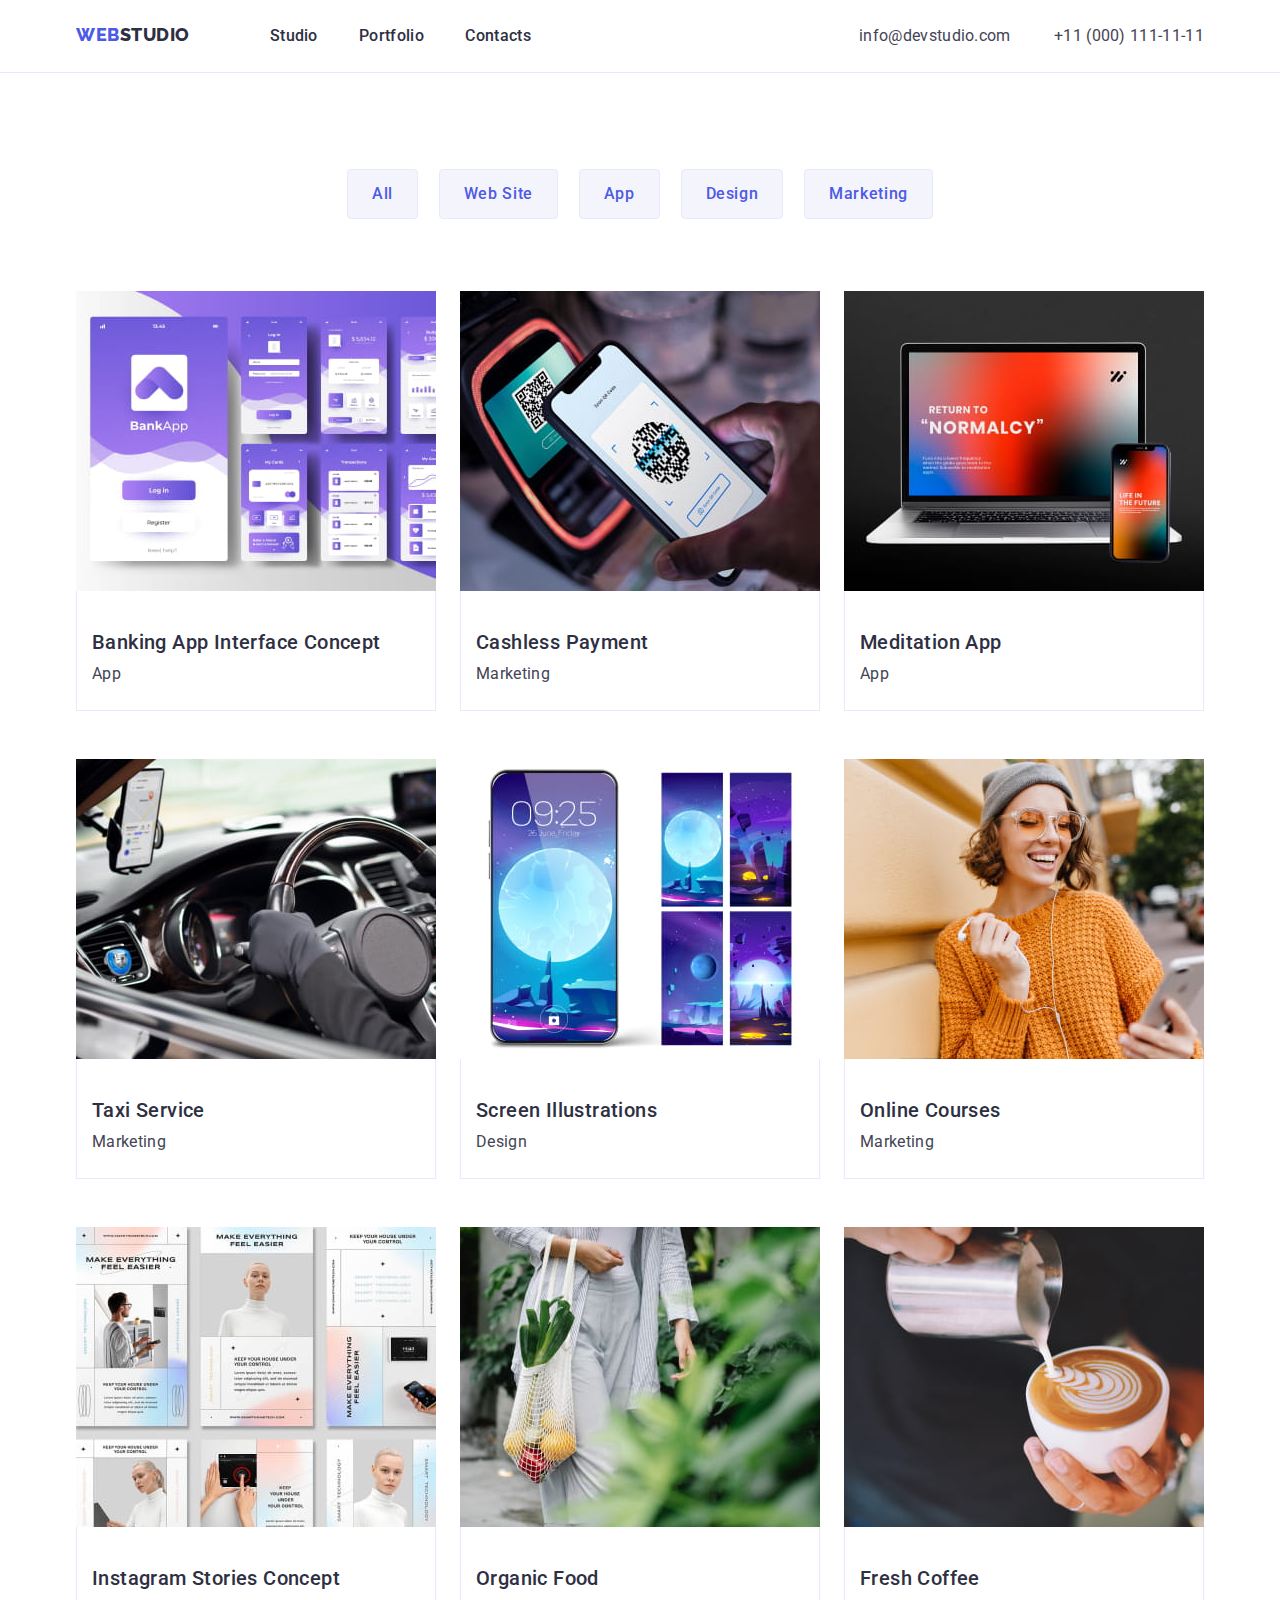
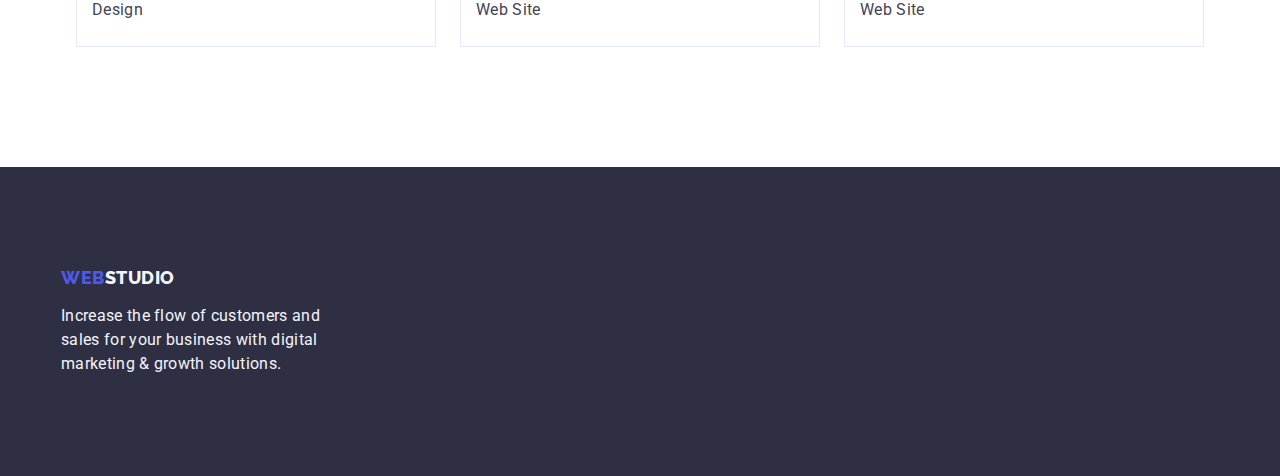
==== portfolio.html @ 7b4a44ef "HT3 ver1" ====
<!DOCTYPE html>
<html lang="en">
   <head>
      <meta charset="UTF-8" />
      <meta http-equiv="X-UA-Compatible" content="IE=edge" />
      <meta name="viewport" content="width=device-width, initial-scale=1.0" />

      <!--styles-->
      <link rel="stylesheet" href="https://cdn.jsdelivr.net/npm/modern-normalize@1.1.0/modern-normalize.min.css">
      <link href="./css/styles.css" rel="stylesheet" />

      
      <!--fonts-->      
      <link rel="preconnect" href="https://fonts.googleapis.com">
      <link rel="preconnect" href="https://fonts.gstatic.com" crossorigin>
      <link href="https://fonts.googleapis.com/css2?family=Raleway:wght@800&family=Roboto:wght@400;500;700;900&display=swap" rel="stylesheet">
      <title>webstudio</title>
    </head>
  
    <body class="page-container">
        <header class="top-section">
          <div class="container header-contr">
            <nav class="header-contr-box">
              <a class="logo link" href="./index.html">Web<span class="top-sec-studio-cl">Studio</span></a>
              <ul class="menu-box list">
                <li><a class="menu link" href="./index.html">Studio</a></li>
                <li><a class="menu link" href="./portfolio.html">Portfolio</a></li>
                <li><a class="menu link" href="">Contacts</a></li>
              </ul>
            </nav>
          
            <address class="conts">
              <ul class="conts-box list">
                <li>
                  <a class="company-conts link" href="mailto:info@devstudio.com">info@devstudio.com</a>
                </li>
                <li>
                  <a class="company-conts link" href="tel:+110001111111">+11 (000) 111-11-11</a>
                </li>
              </ul>
            </address>
          </div>
        </header>

        <main>
            <!--Секція портфоліо--> 
            <section class="container">
                <div class="container pf-contr">
                    <h1 class="main-page-title" 
                    hidden>portfolio</h1>
                    <ul class="list btn">
                        <li class="list-item pf-btn"><button    class="portfolio-filter" type="button">All</button></li>
                        <li class="list-item"><button class="portfolio-filter" type="button">Web Site</button></li>
                        <li class="list-item"><button class="portfolio-filter" type="button">App</button></li>
                        <li class="list-item"><button class="portfolio-filter" type="button">Design</button></li>
                        <li class="list-item"><button class="portfolio-filter" type="button">Marketing</button></li>
                    </ul>                          
                    <ul class="list pf-unit-list">
                        <li class="list-item
                           pf-unit">
                           <a class="product-site link"
                           href=""><img src="./images/img-1.jpg"
                           width="360" height="300"     alt="Banking App Interface Concept"/>
                           <h2 class="third-lev-title pf-title">Banking App Interface Concept</h2>
                           <p class="pf-parag">App</p></a>
                        </li> 
                        <li class="list-item 
                           pf-unit">
                           <a class="product-site link"
                           href=""><img src="./images/img-2.jpg"
                           width="360" height="300"     alt="QR code scanning by phone"/>
                           <h2 class="third-lev-title pf-title">Cashless Payment</h2>
                           <p class="pf-parag">Marketing</p></a>
                        </li>
                        <li class="list-item 
                          pf-unit">
                          <a class="product-site link"
                          href=""><img src="./images/img-3.jpg"
                          width="360" height="300"     alt="main App page on the devices screen"/>
                          <h2 class="third-lev-title pf-title">Meditation App</h2>
                          <p class="pf-parag">App</p></a>
                        </li>
                        <li class="list-item 
                          pf-unit">
                          <a class="product-site link"
                          href=""><img src="./images/img-4.jpg"
                          width="360" height="300"     alt="a phone with App inside a car"/>
                          <h2 class="third-lev-title pf-title">Taxi Service</h2>
                          <p class="pf-parag">Marketing</p></a>
                        </li>
                        <li class="list-item 
                          pf-unit">
                          <a class="product-site link"
                          href=""><img src="./images/img-5.jpg"
                          width="360" height="300"     alt="a phone screen Illustrations"/>
                          <h2 class="third-lev-title pf-title">Screen Illustrations</h2>
                          <p class="pf-parag">Design</p></a>
                        </li>
                        <li class="list-item 
                          pf-unit">
                          <a class="product-site link"
                          href=""><img src="./images/img-6.jpg"
                          width="360" height="300"     alt="a smiling women with a phone"/>
                          <h2 class="third-lev-title pf-title">Online Courses</h2>
                          <p class="pf-parag">Marketing</p></a>
                        </li>
                        <li class="list-item 
                          pf-unit">
                          <a class="product-site link"
                          href=""><img src="./images/img-7.jpg"
                          width="360" height="300"     alt="Instagram Stories Concept"/>
                          <h2 class="third-lev-title pf-title">Instagram Stories Concept</h2>
                          <p class="pf-parag">Design</p></a>
                        </li>
                        <li class="list-item
                          pf-unit">
                          <a class="product-site link"
                          href=""><img src="./images/img-8.jpg"
                          width="360" height="300"     alt="vegetables in a bag"/>
                          <h2 class="third-lev-title pf-title">Organic Food</h2>
                          <p class="pf-parag">Web Site</p></a>
                        </li>
                        <li class="list-item 
                          pf-unit">
                          <a class="product-site link"
                          href=""><img src="./images/img-9.jpg"
                          width="360" height="300"     alt="a cap of Coffee wit milk"/>
                         <h2 class="third-lev-title pf-title">Fresh Coffee</h2>
                          <p class="pf-parag">Web Site</p></a>
                        </li>
                    </ul>
                </div>
            </section>
        </main>

        <footer class="bottom-section">
            <div class="container ftr-contr">
              <a class="logo link" href="./index.html">Web<span class="studio-cl">Studio</span></a>
              <p class="bottom-text">
              Increase the flow of customers and sales for your business with digital
              marketing & growth solutions.
              </p>
            </div>
          </footer>
    </body>  
</html>
---- css/styles.css ----
:root {--bg-dark: #2E2F42; --btn-bg-focus-cl: #404BBF;}
:root {--link-focus-cl: #404BBF;
--sbt-text-cl: #2E2F42;
--conts-text-cl: #434455; --pf-btn-text-cl: #4D5AE5;}

/*common styles*/

body {
font-family: 'Roboto', sans-serif;
letter-spacing: 0.02em;
color: #434455;
font-size: 16px;
line-height: 1.5;
background-color: #FFFFFF;}

/*reset*/

.list {list-style: none;}
.list-item {list-style: none;}
.link {text-decoration: none; color: currentColor;}

/*logo styles*/

.logo {font-family: 'Raleway', sans-serif;
font-weight: 800;
font-size: 18px;
line-height: 1.17;
letter-spacing: 0.03em;
text-transform: uppercase;
color: #4D5AE5;}
.top-sec-studio-cl {color: #2E2F42;}
.studio-cl {color: #F4F4FD;}

/*btn & link styles*/

.list .link {letter-spacing: 0.02em;
text-decoration: none;}

.list .link:hover,
.list .link:focus {color: var(--link-focus-cl);}

.conts {font-style: normal;}
.company-conts {color: var(--conts-text-cl);}

.mp-btn-order {
background: #4D5AE5;
border: 1px solid #4D5AE5;
font-family: inherit;
font-size: 16px;
line-height: 1.5;
font-weight: 500;
text-align: center;
letter-spacing: 0.04em;
color: #FFFFFF;
cursor: pointer;}
.mp-btn-order:hover,
.mp-btn-order:focus {
background: var(--btn-bg-focus-cl);
color: #FFFFFF;}
.btn .portfolio-filter {
background: #F4F4FD;
border: 1px solid #E7E9FC;
font-family: inherit;
font-size: 16px;
line-height: 1.5;
font-weight: 500;
text-align: center;
letter-spacing: 0.04em;
color: var(--pf-btn-text-cl);
cursor: pointer;}
.btn .portfolio-filter:hover,
.btn .portfolio-filter:focus {
background: var(--btn-bg-focus-cl);
border: 1px solid #E7E9FC;
color: #FFFFFF;}
.menu {font-weight: 500;
color: var(--sbt-text-cl);}

/*Page Text*/

.main-page-title {
color: #FFFFFF; 
font-Weight: Bold;
font-Size: 56px;
letter-spacing: 0.02em;
line-height: 1.07;
text-align: center;}
.second-lev-title {
font-weight: 700;
font-size: 36px;
line-height: 1.11;
letter-spacing: 0.02em;
color: var(--sbt-text-cl);
text-align: center;
text-transform: capitalize;}
.third-lev-title {
font-weight: 500;
font-size: 20px;
line-height: 24px;
letter-spacing: 0.02em; 
color: var(--sbt-text-cl);}
.parag {font-size: 16px;}
.pf-parag {color: var(--conts-text-cl);}
.bottom-text {color: #F4F4FD;}

/*Page backgrounds*/

.top-section {background: var(--top-sect-bg);}  
.main-page {background: var(--bg-dark);}
.team-section {background: #F4F4FD;}
.list-item {background-color: #FFFFFF;}
.bottom-section {background: var(--bg-dark);}

/**
  |====================================
  |   Elements Geometry & Location
  |====================================
*/

/*Global*/

*,
*::before,
*::after {box-sizing: border-box}
h1, h2, h3, h4, h5, h6 {margin: 0;}
p {margin: 0;}
ul {margin: 0;
padding: 0;
list-style-type: none;}

/*main content flex grow & sticked footer*/

.page-container {min-height: 100vh;
display: flex;
flex-direction: column;}
.main-container {flex-grow: 1;}

/*--common--*/

.container {max-width: 1158px; padding: 0 15px; margin: 0 auto;}
.list {display: flex; flex-wrap: wrap;}

/*--header--*/

.top-section {border-bottom: 1px solid #E7E9FC;}
.header-contr {display: flex;}
.header-contr-box {display: flex;}
.top-section {display: inline;
padding: 24px 0;}
.menu-box {width: 261px;
margin-left: 80px;
justify-content: space-between;}
.conts {margin-right: 0; margin-left: auto;}
.conts-box {width: 345px; 
justify-content: space-between;}

/*--hero section--*/

.main-box {display: flex; flex-direction: column; align-items: center;
width: 496px;}
.main-page-title {width: 496px; margin-bottom: 48px;}
.mp-btn-order {align-self: center; 
border-radius: 4px;
padding: 16px 32px;
gap: 10px;
box-shadow: 0px 4px 4px 0px rgba(0, 0, 0, 0.15);}
.main-page {padding-top: 188px; padding-bottom: 188px;}

/*--advantages section--*/

.adv-box {padding-top: 120px; padding-bottom: 120px;}
.advant-list {justify-content: space-between;}
.advant-unit {width: 264px}
.advant-unit-title {margin-bottom: 8px;}

/*--studio section--*/

.studio-contr {display: flex; flex-direction: column; align-items: center; padding-bottom: 120px;}
.pic-box {width: 1128px; justify-content: space-between; margin-top: 72px;}
.pic-box-item {width: 360px; height: 300;}

/*--Team section--*/

.team-contr {display: flex; flex-direction: column; align-items: center; padding-top: 120px; padding-bottom: 120px;}
.team-pic-box {width: 1128px; justify-content: space-between; margin-top: 72px;}
.team-box-item {display: flex; flex-direction: column; align-items: center; padding-bottom: 32px; width: 264px;}
.TM-name {margin-top: 32px; margin-bottom: 8px;}

/*--Footer--*/

.ftr-contr {display: flex; flex-direction: column; padding-left: 0; padding-top: 100px; padding-bottom: 100px;}
.bottom-text {width: 264px; margin-top: 16px;}

/**
  |======================================
  |         Portfolio main page
  |======================================
*/

/*--Portfolio buttons--*/

.pf-contr {display: flex; 
    flex-direction: column;
    align-items: center; 
    padding-top: 96px; 
    padding-bottom: 120px;}

.btn {display: flex; 
    width: 586px; 
    justify-content: space-between; padding-bottom: 72px;}

.portfolio-filter {padding: 12px 24px; 
    border: 1px solid #E7E9FC; 
    border-radius: 4px;}
    
    /*--Portfolio--*/

.pf-unit-list {display: flex;
flex-wrap: wrap;
width: 1128px;
gap: 48px 24px;}

.pf-unit {display: flex; 
    flex-direction: column; 
    align-items: center; 
    padding-bottom: 32px; 
    width: calc((100% - 2 * 24px) / 3);
    height: 420px; 
    border-left: 1px solid #E7E9FC; 
    border-right: 1px solid #E7E9FC; border-bottom: 1px solid #E7E9FC;}

.pf-title {margin-top: 32px; margin-bottom: 8px; padding-left: 16px;}
.pf-parag {padding-left: 16px;}
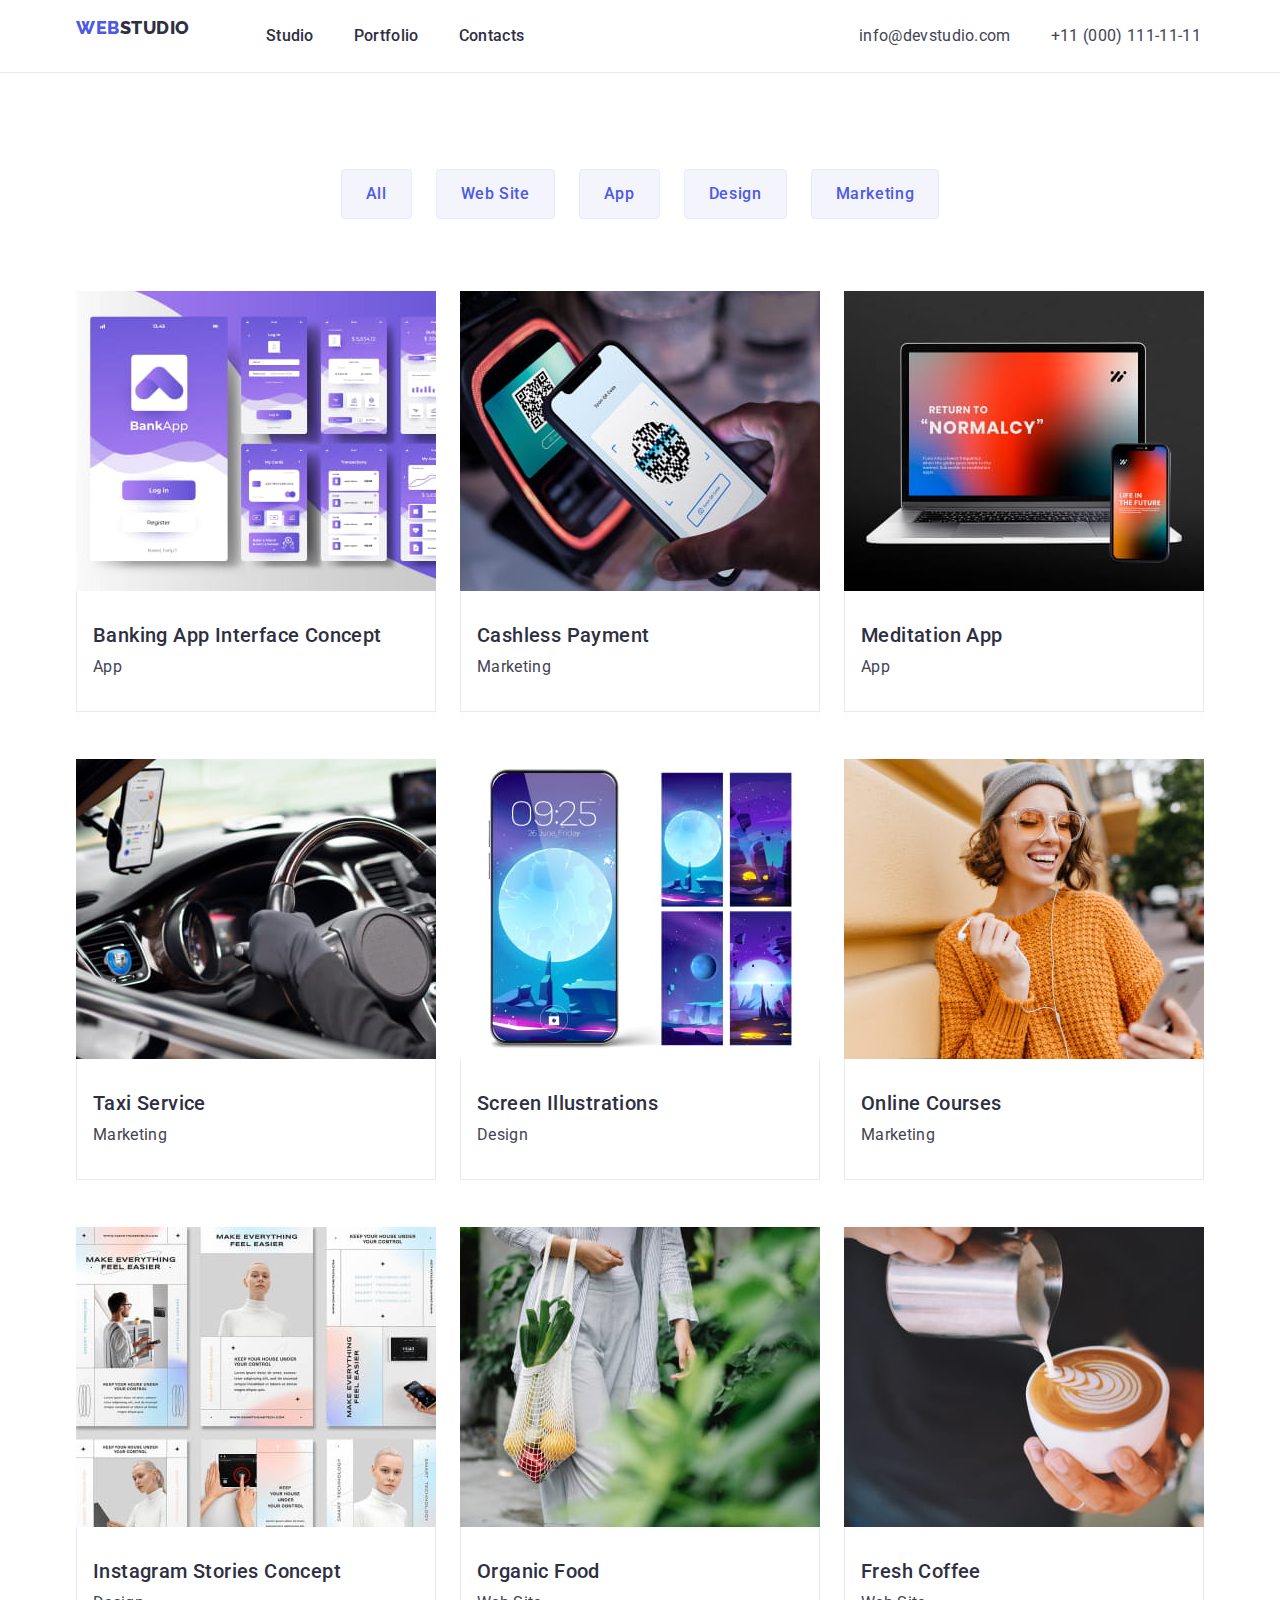
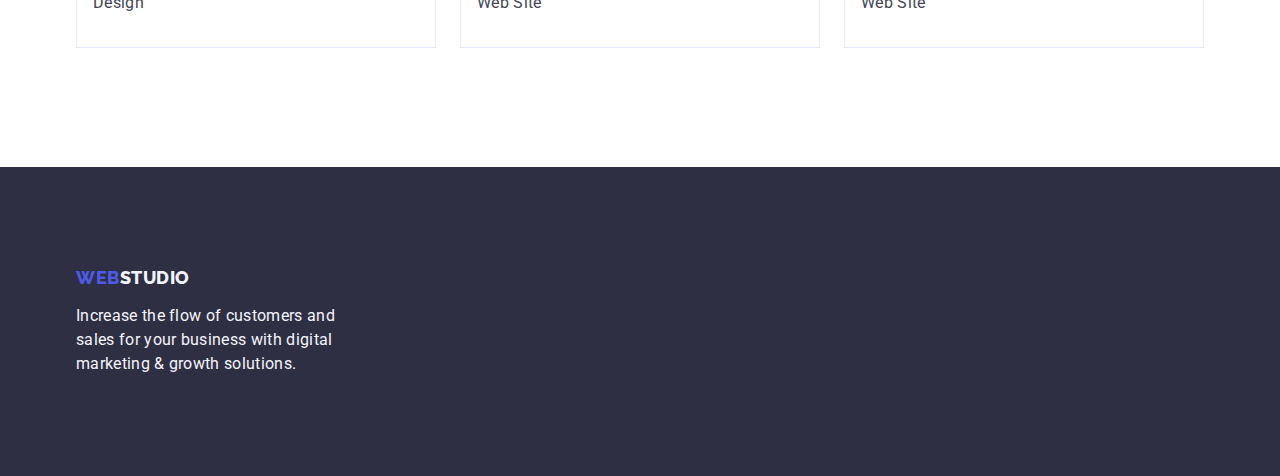
==== commit b39958d4: "HT3 ver2" ====
--- a/portfolio.html
+++ b/portfolio.html
@@ -44,9 +44,9 @@
 
         <main>
             <!--Секція портфоліо--> 
-            <section class="container">
+            <section class="container pf-sectn">
                 <div class="container pf-contr">
-                    <h1 class="main-page-title" 
+                    <h1 class="main-page-title visually-hidden" 
                     hidden>portfolio</h1>
                     <ul class="list btn">
                         <li class="list-item pf-btn"><button    class="portfolio-filter" type="button">All</button></li>
@@ -59,74 +59,101 @@
                         <li class="list-item
                            pf-unit">
                            <a class="product-site link"
-                           href=""><img src="./images/img-1.jpg"
+                           href=""><img class="pic" src="./images/img-1.jpg"
                            width="360" height="300"     alt="Banking App Interface Concept"/>
-                           <h2 class="third-lev-title pf-title">Banking App Interface Concept</h2>
-                           <p class="pf-parag">App</p></a>
+                            <div class="pf-text">
+                              <h2 class="third-lev-title pf-title">Banking App Interface Concept</h2>
+                              <p class="pf-parag">App</p>
+                            </div>
+                            </a>
                         </li> 
                         <li class="list-item 
                            pf-unit">
                            <a class="product-site link"
-                           href=""><img src="./images/img-2.jpg"
+                           href=""><img class="pic" src="./images/img-2.jpg"
                            width="360" height="300"     alt="QR code scanning by phone"/>
+                           <div class="pf-text">
                            <h2 class="third-lev-title pf-title">Cashless Payment</h2>
-                           <p class="pf-parag">Marketing</p></a>
+                           <p class="pf-parag">Marketing</p>
+                           </div>
+                           </a>
                         </li>
                         <li class="list-item 
                           pf-unit">
                           <a class="product-site link"
-                          href=""><img src="./images/img-3.jpg"
+                          href=""><img class="pic" src="./images/img-3.jpg"
                           width="360" height="300"     alt="main App page on the devices screen"/>
+                          <div class="pf-text">
                           <h2 class="third-lev-title pf-title">Meditation App</h2>
-                          <p class="pf-parag">App</p></a>
+                          <p class="pf-parag">App</p>
+                          </div>
+                          </a>
                         </li>
                         <li class="list-item 
                           pf-unit">
                           <a class="product-site link"
-                          href=""><img src="./images/img-4.jpg"
+                          href=""><img class="pic" src="./images/img-4.jpg"
                           width="360" height="300"     alt="a phone with App inside a car"/>
+                          <div class="pf-text">
                           <h2 class="third-lev-title pf-title">Taxi Service</h2>
-                          <p class="pf-parag">Marketing</p></a>
+                          <p class="pf-parag">Marketing</p>
+                          </div>
+                          </a>
                         </li>
                         <li class="list-item 
                           pf-unit">
                           <a class="product-site link"
-                          href=""><img src="./images/img-5.jpg"
+                          href=""><img class="pic" src="./images/img-5.jpg"
                           width="360" height="300"     alt="a phone screen Illustrations"/>
+                          <div class="pf-text">
                           <h2 class="third-lev-title pf-title">Screen Illustrations</h2>
-                          <p class="pf-parag">Design</p></a>
+                          <p class="pf-parag">Design</p>
+                          </div>
+                          </a>
                         </li>
                         <li class="list-item 
                           pf-unit">
                           <a class="product-site link"
-                          href=""><img src="./images/img-6.jpg"
+                          href=""><img class="pic" src="./images/img-6.jpg"
                           width="360" height="300"     alt="a smiling women with a phone"/>
+                          <div class="pf-text">
                           <h2 class="third-lev-title pf-title">Online Courses</h2>
-                          <p class="pf-parag">Marketing</p></a>
+                          <p class="pf-parag">Marketing</p>
+                          </div>
+                          </a>
                         </li>
                         <li class="list-item 
                           pf-unit">
                           <a class="product-site link"
-                          href=""><img src="./images/img-7.jpg"
+                          href=""><img class="pic" src="./images/img-7.jpg"
                           width="360" height="300"     alt="Instagram Stories Concept"/>
+                          <div class="pf-text">
                           <h2 class="third-lev-title pf-title">Instagram Stories Concept</h2>
-                          <p class="pf-parag">Design</p></a>
+                          <p class="pf-parag">Design</p>
+                          </div>
+                          </a>
                         </li>
                         <li class="list-item
                           pf-unit">
                           <a class="product-site link"
-                          href=""><img src="./images/img-8.jpg"
+                          href=""><img class="pic" src="./images/img-8.jpg"
                           width="360" height="300"     alt="vegetables in a bag"/>
+                          <div class="pf-text">
                           <h2 class="third-lev-title pf-title">Organic Food</h2>
-                          <p class="pf-parag">Web Site</p></a>
+                          <p class="pf-parag">Web Site</p>
+                          </div>
+                          </a>
                         </li>
                         <li class="list-item 
                           pf-unit">
                           <a class="product-site link"
-                          href=""><img src="./images/img-9.jpg"
+                          href=""><img class="pic" src="./images/img-9.jpg"
                           width="360" height="300"     alt="a cap of Coffee wit milk"/>
+                          <div class="pf-text">
                          <h2 class="third-lev-title pf-title">Fresh Coffee</h2>
-                          <p class="pf-parag">Web Site</p></a>
+                          <p class="pf-parag">Web Site</p>
+                          </div>
+                          </a>
                         </li>
                     </ul>
                 </div>
--- a/css/styles.css
+++ b/css/styles.css
@@ -37,7 +37,7 @@
 text-decoration: none;}
 
 .list .link:hover,
-.list .link:focus {color: var(--link-focus-cl);}
+.list .link:focus {color: var(--link-focus-cl); border: 1px solid transparent}
 
 .conts {font-style: normal;}
 .company-conts {color: var(--conts-text-cl);}
@@ -139,57 +139,82 @@
 
 .container {max-width: 1158px; padding: 0 15px; margin: 0 auto;}
 .list {display: flex; flex-wrap: wrap;}
+.pic {display: block;}
+.visually-hidden {
+    position: absolute;
+    width: 1px;
+    height: 1px;
+    margin: -1px;
+    border: 0;
+    padding: 0;
+    white-space: nowrap;
+    clip-path: inset(100%);
+    clip: rect(0 0 0 0);
+    overflow: hidden;
+  }
 
 /*--header--*/
 
 .top-section {border-bottom: 1px solid #E7E9FC;}
 .header-contr {display: flex;}
-.header-contr-box {display: flex;}
-.top-section {display: inline;
+.header-contr-box {display: flex; align-items: center;}
+
+.logo {margin-right: 76px;}
+.menu-box {display: flex; 
+width: 261px; 
+gap: 40px; 
 padding: 24px 0;}
-.menu-box {width: 261px;
-margin-left: 80px;
-justify-content: space-between;}
 .conts {margin-right: 0; margin-left: auto;}
-.conts-box {width: 345px; 
-justify-content: space-between;}
+.conts-box {width: 345px; gap: 40px;
+padding: 24px 0;}
 
 /*--hero section--*/
 
 .main-box {display: flex; flex-direction: column; align-items: center;
-width: 496px;}
+max-width: 496px;}
 .main-page-title {width: 496px; margin-bottom: 48px;}
 .mp-btn-order {align-self: center; 
 border-radius: 4px;
+border: none;
 padding: 16px 32px;
 gap: 10px;
+min-width: 169px;
+height: 56px;
 box-shadow: 0px 4px 4px 0px rgba(0, 0, 0, 0.15);}
 .main-page {padding-top: 188px; padding-bottom: 188px;}
 
 /*--advantages section--*/
 
-.adv-box {padding-top: 120px; padding-bottom: 120px;}
-.advant-list {justify-content: space-between;}
+.advant-section {padding-top: 120px; padding-bottom: 120px;}
+.advant-list {display: flex; gap: 24px;}
 .advant-unit {width: 264px}
 .advant-unit-title {margin-bottom: 8px;}
 
 /*--studio section--*/
 
-.studio-contr {display: flex; flex-direction: column; align-items: center; padding-bottom: 120px;}
-.pic-box {width: 1128px; justify-content: space-between; margin-top: 72px;}
+.studio-section {padding-bottom: 120px;}
+.studio-contr {display: flex; flex-direction: column; align-items: center;}
+.studio-contr {margin-bottom: 72px;}
+.pic-box {display: flex; width: 1128px; gap: 24px; margin-top: 72px;}
 .pic-box-item {width: 360px; height: 300;}
 
 /*--Team section--*/
 
-.team-contr {display: flex; flex-direction: column; align-items: center; padding-top: 120px; padding-bottom: 120px;}
-.team-pic-box {width: 1128px; justify-content: space-between; margin-top: 72px;}
-.team-box-item {display: flex; flex-direction: column; align-items: center; padding-bottom: 32px; width: 264px;}
-.TM-name {margin-top: 32px; margin-bottom: 8px;}
+.team-section {padding: 120px 0;}
+.team-contr {display: flex; flex-direction: column; align-items: center;}
+.team-title {margin-bottom: 72px;}
+.team-pic-box {width: 1128px; gap: 24px;}
+.team-box-item {display: flex; flex-direction: column; align-items: center; width: 264px; border-radius: 0px 0px 4px 4px;}
+.tm-text {padding: 32px 16px;}
+.tm-name {text-align: center; margin-bottom: 8px}
+.parag {text-align: center;}
 
 /*--Footer--*/
 
-.ftr-contr {display: flex; flex-direction: column; padding-left: 0; padding-top: 100px; padding-bottom: 100px;}
-.bottom-text {width: 264px; margin-top: 16px;}
+.bottom-section {padding: 100px 0;}
+.ftr-contr {display: flex; flex-direction: column;}
+.bottom-text {width: 264px;}
+.logo {display: inline-block; margin-bottom: 16px;}
 
 /**
   |======================================
@@ -197,17 +222,20 @@
   |======================================
 */
 
-/*--Portfolio buttons--*/
+/*--General--*/
+
+.pf-sectn {padding-top: 96px; padding-bottom: 120px;}
 
 .pf-contr {display: flex; 
     flex-direction: column;
-    align-items: center; 
-    padding-top: 96px; 
-    padding-bottom: 120px;}
+    align-items: center;}
+
+/*--Portfolio buttons--*/
 
 .btn {display: flex; 
-    width: 586px; 
-    justify-content: space-between; padding-bottom: 72px;}
+    justify-content: center;
+    gap: 24px;
+    margin-bottom: 72px;}
 
 .portfolio-filter {padding: 12px 24px; 
     border: 1px solid #E7E9FC; 
@@ -225,10 +253,11 @@
     align-items: center; 
     padding-bottom: 32px; 
     width: calc((100% - 2 * 24px) / 3);
-    height: 420px; 
-    border-left: 1px solid #E7E9FC; 
-    border-right: 1px solid #E7E9FC; border-bottom: 1px solid #E7E9FC;}
-
-.pf-title {margin-top: 32px; margin-bottom: 8px; padding-left: 16px;}
-.pf-parag {padding-left: 16px;}
-
+    height: 420px;}
+
+.pf-text {padding: 32px 16px; 
+    border: 1px solid #e7e9fc; 
+    border-top: none;}    
+.pf-title {margin-bottom: 8px;}
+
+
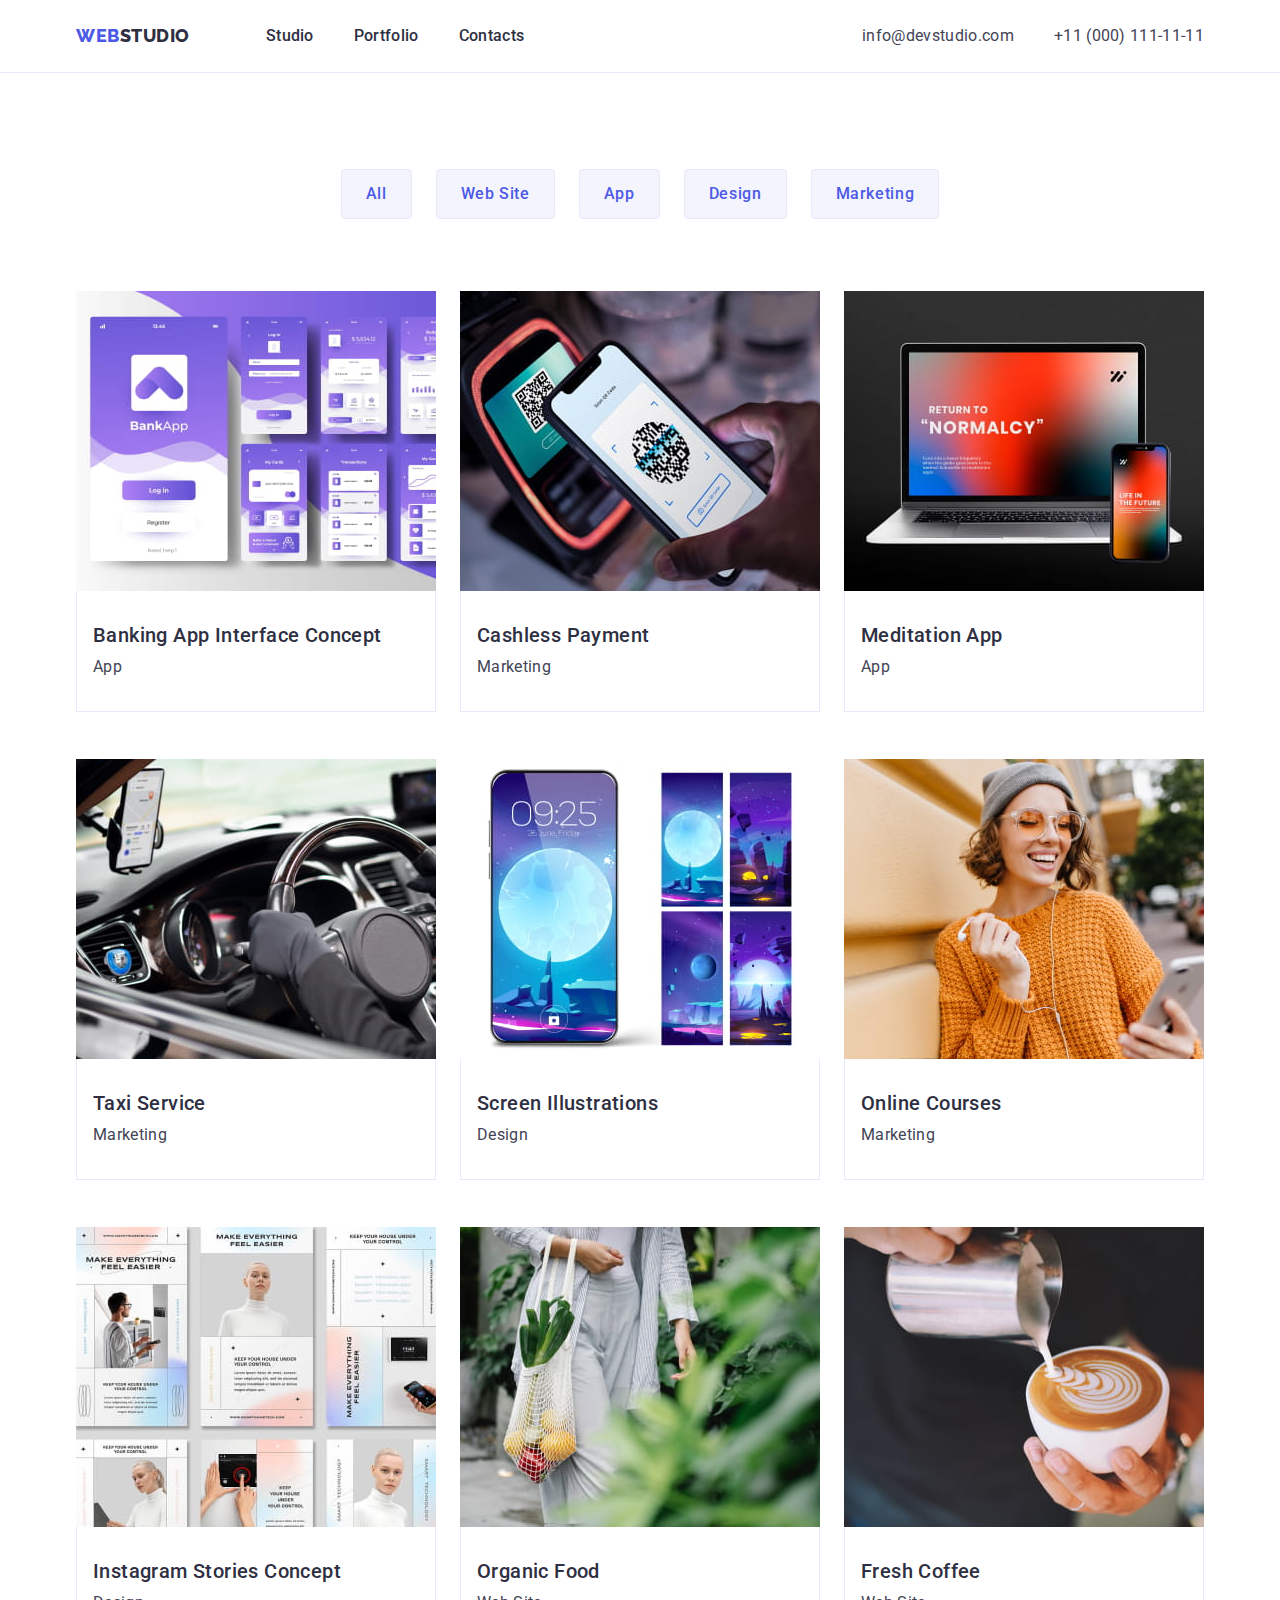
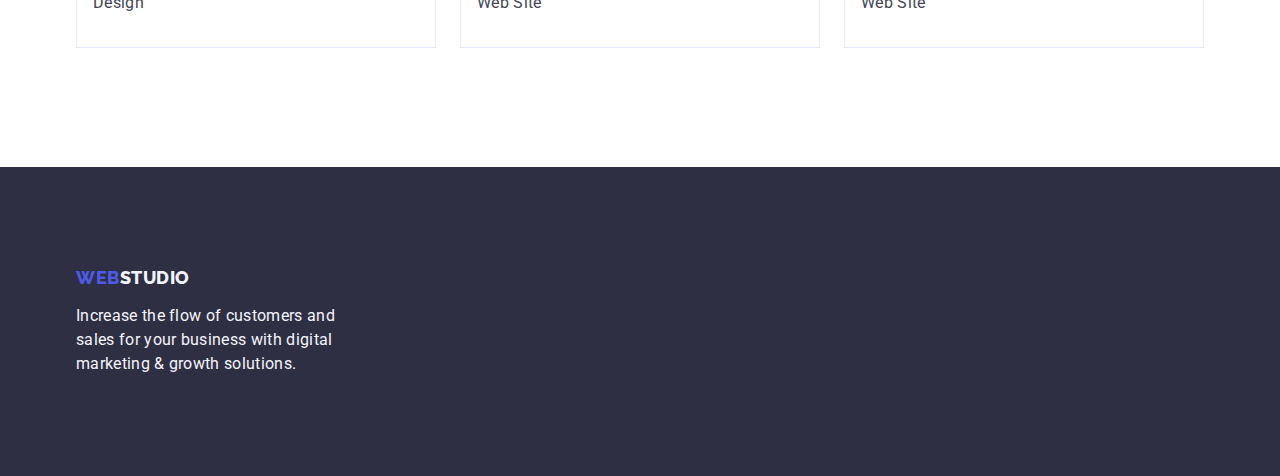
==== commit 96ad4564: "HT3 ver3" ====
--- a/portfolio.html
+++ b/portfolio.html
@@ -21,7 +21,7 @@
         <header class="top-section">
           <div class="container header-contr">
             <nav class="header-contr-box">
-              <a class="logo link" href="./index.html">Web<span class="top-sec-studio-cl">Studio</span></a>
+              <a class="link logo lgo-top" href="./index.html">Web<span class="top-sec-studio-cl">Studio</span></a>
               <ul class="menu-box list">
                 <li><a class="menu link" href="./index.html">Studio</a></li>
                 <li><a class="menu link" href="./portfolio.html">Portfolio</a></li>
@@ -162,7 +162,7 @@
 
         <footer class="bottom-section">
             <div class="container ftr-contr">
-              <a class="logo link" href="./index.html">Web<span class="studio-cl">Studio</span></a>
+              <a class="logo link lgo-btm" href="./index.html">Web<span class="studio-cl">Studio</span></a>
               <p class="bottom-text">
               Increase the flow of customers and sales for your business with digital
               marketing & growth solutions.
--- a/css/styles.css
+++ b/css/styles.css
@@ -159,20 +159,19 @@
 .header-contr {display: flex;}
 .header-contr-box {display: flex; align-items: center;}
 
-.logo {margin-right: 76px;}
+.lgo-top {margin-right: 76px;}
 .menu-box {display: flex; 
-width: 261px; 
-gap: 40px; 
-padding: 24px 0;}
+gap: 40px;}
+.menu {padding: 24px 0;}
 .conts {margin-right: 0; margin-left: auto;}
-.conts-box {width: 345px; gap: 40px;
+.conts-box {display: flex; gap: 40px;
 padding: 24px 0;}
 
 /*--hero section--*/
 
 .main-box {display: flex; flex-direction: column; align-items: center;
 max-width: 496px;}
-.main-page-title {width: 496px; margin-bottom: 48px;}
+.main-page-title {max-width: 496px; margin-bottom: 48px;}
 .mp-btn-order {align-self: center; 
 border-radius: 4px;
 border: none;
@@ -195,9 +194,9 @@
 .studio-section {padding-bottom: 120px;}
 .studio-contr {display: flex; flex-direction: column; align-items: center;}
 .studio-contr {margin-bottom: 72px;}
-.pic-box {display: flex; width: 1128px; gap: 24px; margin-top: 72px;}
+.pic-box {display: flex; width: 1128px; gap: 24px;}
 .pic-box-item {width: 360px; height: 300;}
-
+.studio-title {margin-bottom: 72px;}
 /*--Team section--*/
 
 .team-section {padding: 120px 0;}
@@ -214,7 +213,7 @@
 .bottom-section {padding: 100px 0;}
 .ftr-contr {display: flex; flex-direction: column;}
 .bottom-text {width: 264px;}
-.logo {display: inline-block; margin-bottom: 16px;}
+.lgo-btm {display: inline-block; margin-bottom: 16px;}
 
 /**
   |======================================
@@ -240,6 +239,8 @@
 .portfolio-filter {padding: 12px 24px; 
     border: 1px solid #E7E9FC; 
     border-radius: 4px;}
+.portfolio-filter:hover, 
+.portfolio-filter:focus {border: 1px solid transparent;}    
     
     /*--Portfolio--*/
 
